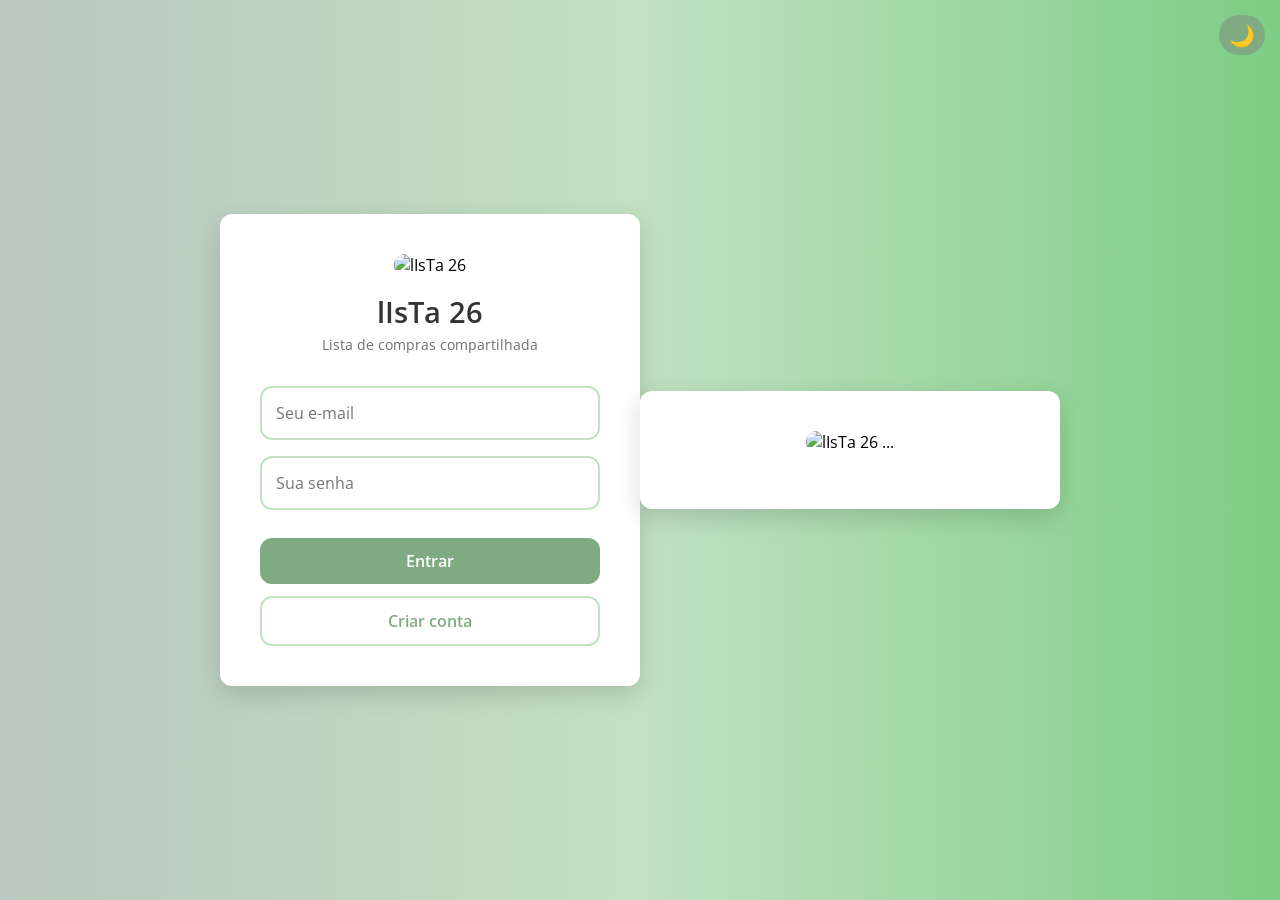
==== login.html @ 0dbcd2c3 "another days work" ====
<!DOCTYPE html>
<html lang="pt-BR">

<head>
    <meta charset="UTF-8">
    <meta name="viewport" content="width=device-width, initial-scale=1.0, viewport-fit=cover">
    <title>Login · lIsTa 26</title>
    <link rel="manifest" href="manifest.json">
    <link rel="shortcut icon" href="src/icons/favicon.ico" type="image/x-icon">
    <link rel="apple-touch-icon" href="src/icons/icon-512x512.png">
    <meta name="theme-color" content="#80AB82">
    <link rel="stylesheet" href="src/css/login.css">
</head>

<body>
    <div class="container">
        <img id="logo" src="src/icons/icon-512x512.png" alt="lIsTa 26">
        <h2 class="titulo">lIsTa 26</h2>
        <p class="subtitulo">Lista de compras compartilhada</p>

        <input type="email" id="email" placeholder="Seu e-mail">
        <input type="password" id="senha" placeholder="Sua senha">

        <div class="botoes">
            <button onclick="login()">Entrar</button>
            <button onclick="cadastro()" class="secundario">Criar conta</button>
        </div>
    </div>

    <script type="module" src="auth.js"></script>
    <script>
        if ('serviceWorker' in navigator) {
            window.addEventListener('load', () => {
                navigator.serviceWorker.register('/service-worker.js')
                    .then(registration => {
                        console.log('ServiceWorker registrado:', registration.scope);
                    })
                    .catch(error => {
                        console.log('Falha no ServiceWorker:', error);
                    });
            });
        }
    </script>
    <div class="container">
    <button id="themeToggle" class="theme-toggle" aria-label="Modo escuro">🌙</button>
    <img id="logo" src="src/icons/icon-512x512.png" alt="lIsTa 26">
    ...
</div>
</body>

</html>
---- src/css/login.css ----
@import url('https://fonts.googleapis.com/css2?family=Open+Sans:ital,wght@0,300..800;1,300..800&display=swap');

:root {
    --cor-primaria-1: #BAC7BE;
    --cor-primaria-2: #C2E1C2;
    --cor-primaria-3: #7DCD85;
    --cor-primaria-4: #80AB82;
    --cor-bg: #778472;
    --cor-branco: #fff;
    --cor-preto: #1d1d1d;
    --cor-sombra: rgba(0, 0, 0, 0.15);
    --cor-texto: #333;
    --fonte: "Open Sans", sans-serif;
    --raio: 12px;
    --transition: 0.3s ease;
}

* {
    margin: 0;
    padding: 0;
    box-sizing: border-box;
}

body {
    font-family: var(--fonte);
    background: linear-gradient(90deg, #BAC7BE 0%, #C2E1C2 50%, #7DCD85 100%);
    display: flex;
    justify-content: center;
    align-items: center;
    min-height: 100vh;
    padding: 20px;
}

.container {
    background: var(--cor-branco);
    padding: clamp(2rem, 5vw, 2.5rem);
    border-radius: var(--raio);
    box-shadow: 0 8px 24px var(--cor-sombra);
    width: 100%;
    max-width: 420px;
    text-align: center;
}

#logo {
    width: 100px;
    height: auto;
    margin-bottom: 1rem;
    border-radius: var(--raio);
}

.titulo {
    font-size: 1.8rem;
    color: var(--cor-texto);
    margin-bottom: 0.25rem;
    font-weight: 600;
}

.subtitulo {
    color: var(--cor-texto);
    opacity: 0.7;
    font-size: 0.85rem;
    margin-bottom: 1.5rem;
}

input {
    width: 100%;
    padding: 14px;
    margin: 8px 0;
    border: 2px solid var(--cor-primaria-2);
    border-radius: var(--raio);
    font-size: 1rem;
    font-family: var(--fonte);
    transition: var(--transition);
}

input:focus {
    border-color: var(--cor-primaria-3);
    outline: none;
    box-shadow: 0 0 0 3px rgba(125, 205, 133, 0.2);
}

.botoes {
    display: flex;
    flex-direction: column;
    gap: 12px;
    margin-top: 20px;
}

button {
    padding: 12px;
    font-size: 1rem;
    font-weight: 600;
    border: none;
    border-radius: var(--raio);
    cursor: pointer;
    transition: var(--transition);
    font-family: var(--fonte);
}

button:first-child {
    background-color: var(--cor-primaria-4);
    color: var(--cor-branco);
}

button:first-child:hover {
    background-color: var(--cor-primaria-3);
    transform: translateY(-2px);
    box-shadow: 0 4px 12px rgba(0, 0, 0, 0.15);
}

.secundario {
    background-color: transparent;
    color: var(--cor-primaria-4);
    border: 2px solid var(--cor-primaria-2);
}

.secundario:hover {
    background-color: var(--cor-primaria-1);
    border-color: var(--cor-primaria-3);
    transform: translateY(-2px);
}

@media (max-width: 480px) {
    .container {
        padding: 1.5rem;
    }

    .titulo {
        font-size: 1.5rem;
    }

    input,
    button {
        font-size: 0.9rem;
    }
}
.theme-toggle {
    position: absolute;
    top: 15px;
    right: 15px;
    background: var(--cor-primaria-2);
    border: none;
    font-size: 1.3rem;
    cursor: pointer;
    padding: 6px 10px;
    border-radius: 50px;
    transition: all 0.3s ease;
}

.theme-toggle:hover {
    background: var(--cor-primaria-3);
    transform: scale(1.05);
}
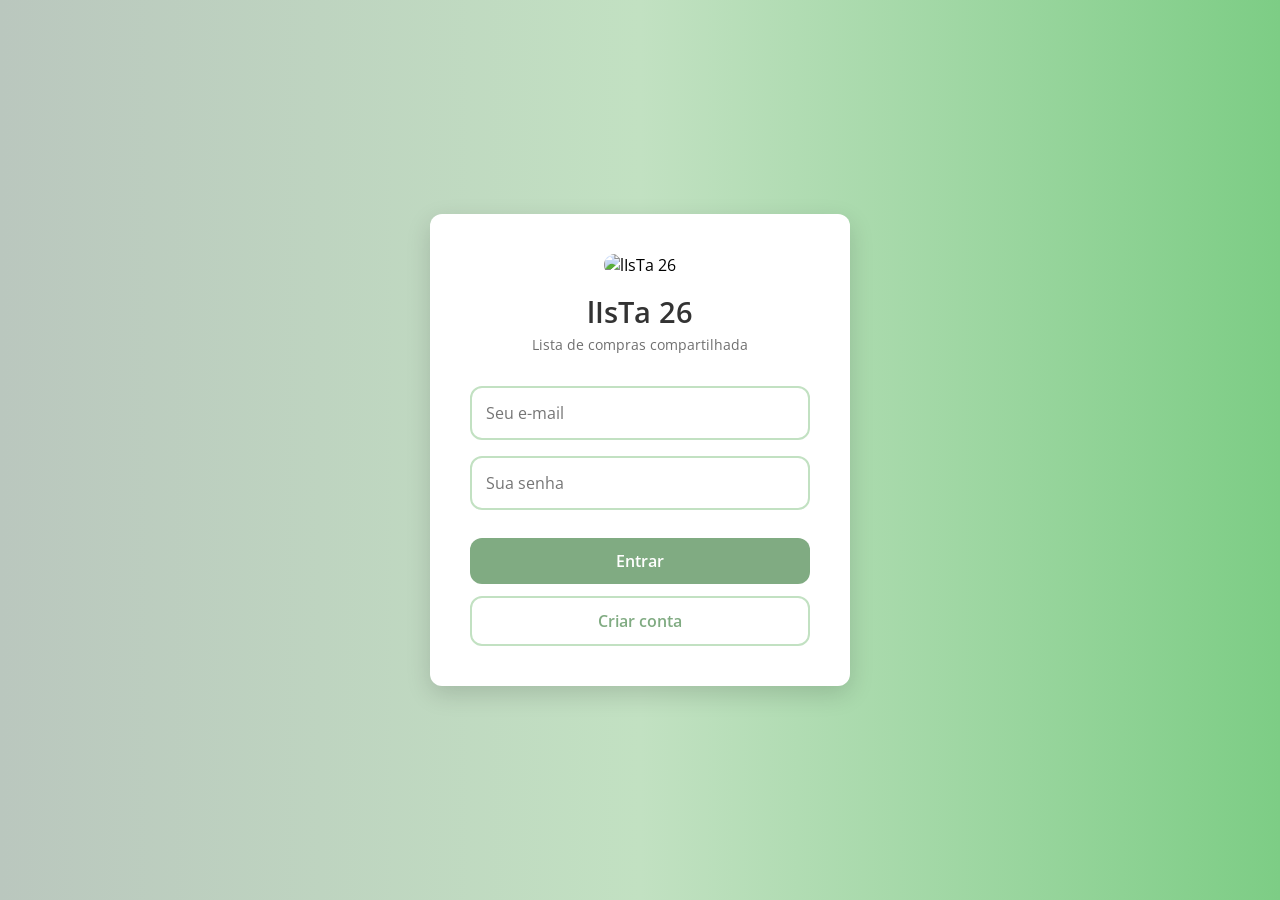
==== commit 6c8ed26a: "a" ====
--- a/login.html
+++ b/login.html
@@ -41,11 +41,7 @@
             });
         }
     </script>
-    <div class="container">
-    <button id="themeToggle" class="theme-toggle" aria-label="Modo escuro">🌙</button>
-    <img id="logo" src="src/icons/icon-512x512.png" alt="lIsTa 26">
-    ...
-</div>
+    
 </body>
 
 </html>
--- a/src/css/login.css
+++ b/src/css/login.css
@@ -134,20 +134,3 @@
         font-size: 0.9rem;
     }
 }
-.theme-toggle {
-    position: absolute;
-    top: 15px;
-    right: 15px;
-    background: var(--cor-primaria-2);
-    border: none;
-    font-size: 1.3rem;
-    cursor: pointer;
-    padding: 6px 10px;
-    border-radius: 50px;
-    transition: all 0.3s ease;
-}
-
-.theme-toggle:hover {
-    background: var(--cor-primaria-3);
-    transform: scale(1.05);
-}
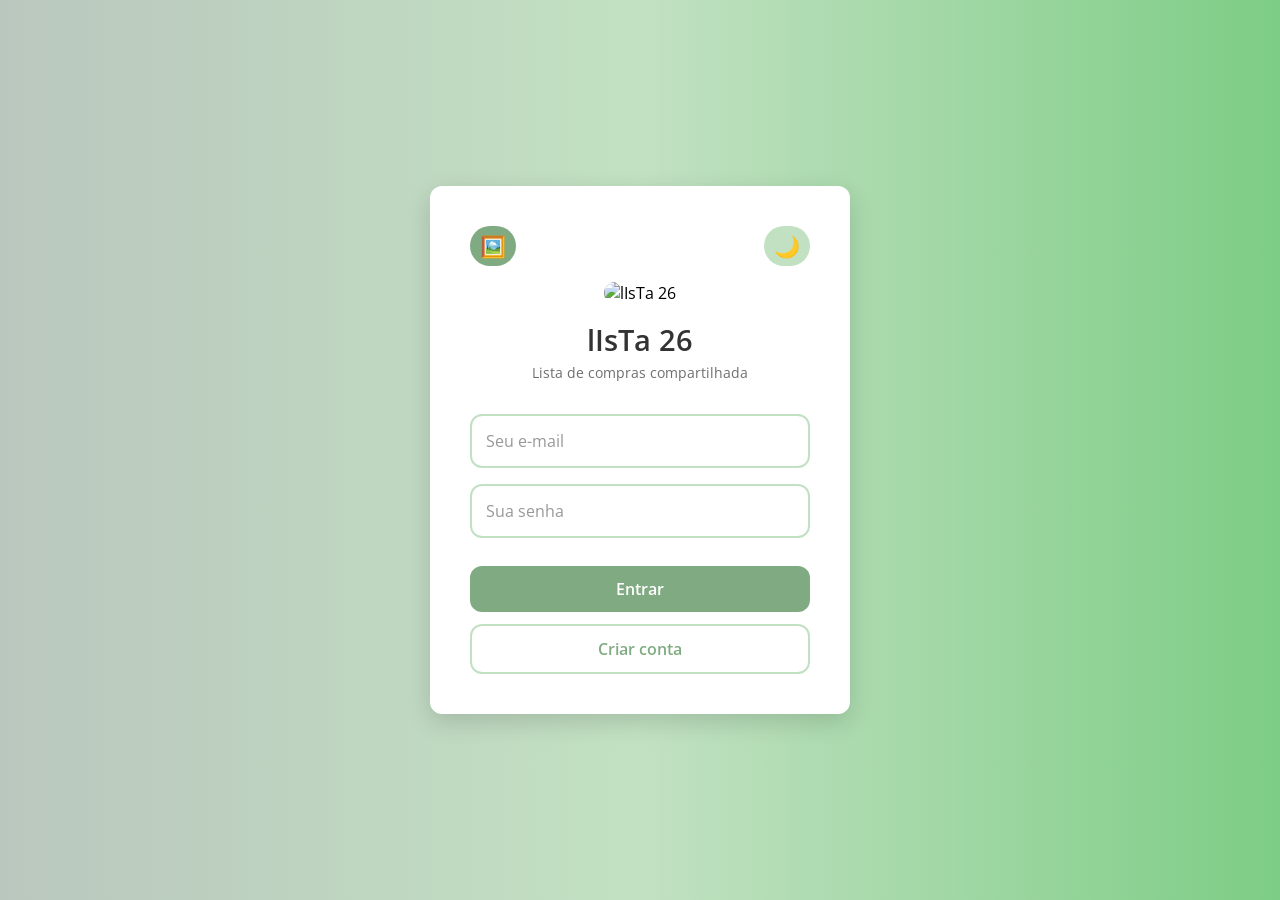
==== commit 3d343b37: "xd" ====
--- a/login.html
+++ b/login.html
@@ -1,6 +1,5 @@
 <!DOCTYPE html>
 <html lang="pt-BR">
-
 <head>
     <meta charset="UTF-8">
     <meta name="viewport" content="width=device-width, initial-scale=1.0, viewport-fit=cover">
@@ -11,23 +10,34 @@
     <meta name="theme-color" content="#80AB82">
     <link rel="stylesheet" href="src/css/login.css">
 </head>
-
 <body>
     <div class="container">
+        <div class="header">
+            <button id="imageBtn" class="image-btn" aria-label="Mostrar imagem">🖼️</button>
+            <button id="darkModeBtn" class="dark-mode-btn" aria-label="Modo escuro">🌙</button>
+        </div>
         <img id="logo" src="src/icons/icon-512x512.png" alt="lIsTa 26">
         <h2 class="titulo">lIsTa 26</h2>
         <p class="subtitulo">Lista de compras compartilhada</p>
-
+        
         <input type="email" id="email" placeholder="Seu e-mail">
         <input type="password" id="senha" placeholder="Sua senha">
-
+        
         <div class="botoes">
             <button onclick="login()">Entrar</button>
             <button onclick="cadastro()" class="secundario">Criar conta</button>
         </div>
     </div>
 
+    <div id="imageModal" class="modal">
+        <div class="modal-content">
+            <span class="close">&times;</span>
+            <img id="modalImage" src="" alt="Imagem">
+        </div>
+    </div>
+
     <script type="module" src="auth.js"></script>
+    <script src="theme.js"></script>
     <script>
         if ('serviceWorker' in navigator) {
             window.addEventListener('load', () => {
@@ -41,7 +51,5 @@
             });
         }
     </script>
-    
 </body>
-
 </html>
--- a/src/css/login.css
+++ b/src/css/login.css
@@ -15,6 +15,18 @@
     --transition: 0.3s ease;
 }
 
+[data-theme="dark"] {
+    --cor-primaria-1: #2a3a2e;
+    --cor-primaria-2: #1e2a20;
+    --cor-primaria-3: #2d6a3b;
+    --cor-primaria-4: #3d8a4f;
+    --cor-bg: #1a1f1b;
+    --cor-branco: #2d2d2d;
+    --cor-preto: #e0e0e0;
+    --cor-sombra: rgba(0, 0, 0, 0.3);
+    --cor-texto: #e0e0e0;
+}
+
 * {
     margin: 0;
     padding: 0;
@@ -23,12 +35,13 @@
 
 body {
     font-family: var(--fonte);
-    background: linear-gradient(90deg, #BAC7BE 0%, #C2E1C2 50%, #7DCD85 100%);
+    background: linear-gradient(90deg, var(--cor-primaria-1) 0%, var(--cor-primaria-2) 50%, var(--cor-primaria-3) 100%);
     display: flex;
     justify-content: center;
     align-items: center;
     min-height: 100vh;
     padding: 20px;
+    transition: background 0.3s ease;
 }
 
 .container {
@@ -39,6 +52,46 @@
     width: 100%;
     max-width: 420px;
     text-align: center;
+    position: relative;
+    transition: background 0.3s ease, box-shadow 0.3s ease;
+}
+
+.header {
+    display: flex;
+    justify-content: space-between;
+    align-items: center;
+    margin-bottom: 1rem;
+    position: relative;
+}
+
+.image-btn {
+    background: var(--cor-primaria-2);
+    border: none;
+    font-size: 1.3rem;
+    cursor: pointer;
+    padding: 6px 10px;
+    border-radius: 50px;
+    transition: all 0.3s ease;
+}
+
+.image-btn:hover {
+    background: var(--cor-primaria-3);
+    transform: scale(1.05);
+}
+
+.dark-mode-btn {
+    background: var(--cor-primaria-2);
+    border: none;
+    font-size: 1.3rem;
+    cursor: pointer;
+    padding: 6px 10px;
+    border-radius: 50px;
+    transition: all 0.3s ease;
+}
+
+.dark-mode-btn:hover {
+    background: var(--cor-primaria-3);
+    transform: scale(1.05);
 }
 
 #logo {
@@ -53,6 +106,7 @@
     color: var(--cor-texto);
     margin-bottom: 0.25rem;
     font-weight: 600;
+    transition: color 0.3s ease;
 }
 
 .subtitulo {
@@ -71,12 +125,19 @@
     font-size: 1rem;
     font-family: var(--fonte);
     transition: var(--transition);
+    background: var(--cor-branco);
+    color: var(--cor-texto);
 }
 
 input:focus {
     border-color: var(--cor-primaria-3);
     outline: none;
     box-shadow: 0 0 0 3px rgba(125, 205, 133, 0.2);
+}
+
+input::placeholder {
+    color: var(--cor-texto);
+    opacity: 0.5;
 }
 
 .botoes {
@@ -105,7 +166,7 @@
 button:first-child:hover {
     background-color: var(--cor-primaria-3);
     transform: translateY(-2px);
-    box-shadow: 0 4px 12px rgba(0, 0, 0, 0.15);
+    box-shadow: 0 4px 12px var(--cor-sombra);
 }
 
 .secundario {
@@ -120,17 +181,63 @@
     transform: translateY(-2px);
 }
 
+.modal {
+    display: none;
+    position: fixed;
+    z-index: 1000;
+    left: 0;
+    top: 0;
+    width: 100%;
+    height: 100%;
+    background-color: rgba(0, 0, 0, 0.8);
+}
+
+.modal-content {
+    position: relative;
+    background-color: var(--cor-branco);
+    margin: 10% auto;
+    padding: 20px;
+    width: 80%;
+    max-width: 500px;
+    border-radius: var(--raio);
+    text-align: center;
+}
+
+.modal-content img {
+    max-width: 100%;
+    height: auto;
+    border-radius: var(--raio);
+}
+
+.close {
+    position: absolute;
+    top: 10px;
+    right: 20px;
+    color: var(--cor-texto);
+    font-size: 28px;
+    font-weight: bold;
+    cursor: pointer;
+}
+
+.close:hover {
+    color: var(--cor-primaria-3);
+}
+
 @media (max-width: 480px) {
     .container {
         padding: 1.5rem;
     }
-
+    
     .titulo {
         font-size: 1.5rem;
     }
-
-    input,
-    button {
+    
+    input, button {
         font-size: 0.9rem;
     }
-}
+    
+    .modal-content {
+        width: 90%;
+        margin: 30% auto;
+    }
+}
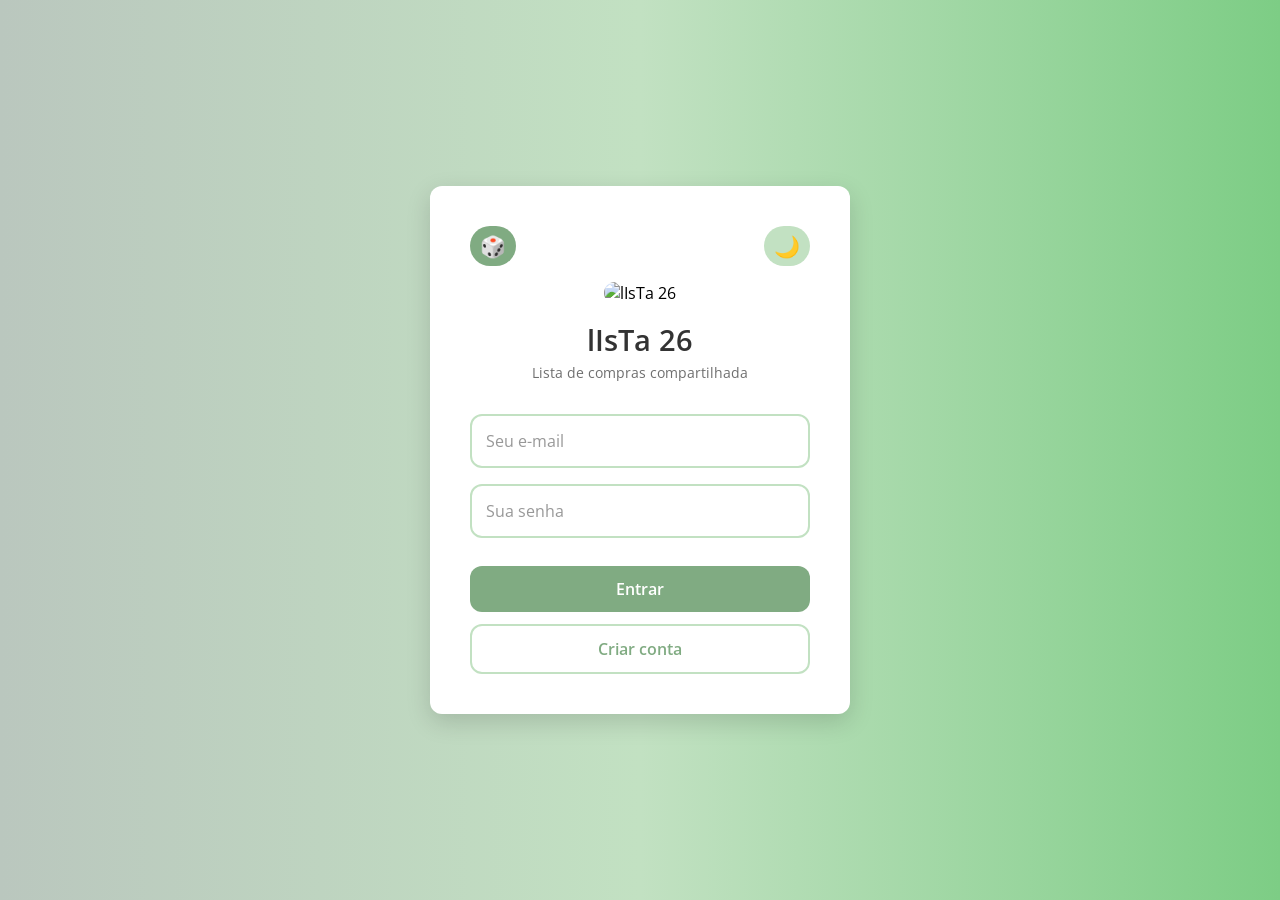
==== commit 59b5e145: "a" ====
--- a/login.html
+++ b/login.html
@@ -13,7 +13,7 @@
 <body>
     <div class="container">
         <div class="header">
-            <button id="imageBtn" class="image-btn" aria-label="Mostrar imagem">🖼️</button>
+            <button id="imageBtn" class="image-btn" aria-label="Mostrar imagem aleatória">🎲</button>
             <button id="darkModeBtn" class="dark-mode-btn" aria-label="Modo escuro">🌙</button>
         </div>
         <img id="logo" src="src/icons/icon-512x512.png" alt="lIsTa 26">
@@ -29,11 +29,9 @@
         </div>
     </div>
 
-    <div id="imageModal" class="modal">
-        <div class="modal-content">
-            <span class="close">&times;</span>
-            <img id="modalImage" src="" alt="Imagem">
-        </div>
+    <div id="floatingImage" class="floating-image hidden">
+        <img id="randomImage" src="" alt="Imagem aleatória">
+        <button id="closeImageBtn" class="close-image-btn">✖</button>
     </div>
 
     <script type="module" src="auth.js"></script>
--- a/src/css/login.css
+++ b/src/css/login.css
@@ -54,6 +54,7 @@
     text-align: center;
     position: relative;
     transition: background 0.3s ease, box-shadow 0.3s ease;
+    z-index: 1;
 }
 
 .header {
@@ -181,46 +182,59 @@
     transform: translateY(-2px);
 }
 
-.modal {
-    display: none;
+.floating-image {
     position: fixed;
+    top: 50%;
+    left: 50%;
+    transform: translate(-50%, -50%);
+    width: 300px;
+    height: 300px;
     z-index: 1000;
-    left: 0;
-    top: 0;
+    opacity: 0;
+    transition: opacity 0.5s ease;
+    pointer-events: none;
+}
+
+.floating-image.show {
+    opacity: 0.85;
+    pointer-events: auto;
+}
+
+.floating-image img {
     width: 100%;
     height: 100%;
-    background-color: rgba(0, 0, 0, 0.8);
-}
-
-.modal-content {
-    position: relative;
-    background-color: var(--cor-branco);
-    margin: 10% auto;
-    padding: 20px;
-    width: 80%;
-    max-width: 500px;
-    border-radius: var(--raio);
-    text-align: center;
-}
-
-.modal-content img {
-    max-width: 100%;
-    height: auto;
-    border-radius: var(--raio);
-}
-
-.close {
+    object-fit: cover;
+    border-radius: 20px;
+    box-shadow: 0 8px 32px rgba(0, 0, 0, 0.3);
+    border: 3px solid var(--cor-primaria-3);
+}
+
+.close-image-btn {
     position: absolute;
-    top: 10px;
-    right: 20px;
-    color: var(--cor-texto);
-    font-size: 28px;
-    font-weight: bold;
-    cursor: pointer;
-}
-
-.close:hover {
-    color: var(--cor-primaria-3);
+    top: -10px;
+    right: -10px;
+    width: 30px;
+    height: 30px;
+    border-radius: 50%;
+    background: #ff6b6b;
+    color: white;
+    border: none;
+    font-size: 16px;
+    cursor: pointer;
+    display: flex;
+    align-items: center;
+    justify-content: center;
+    transition: all 0.3s ease;
+    pointer-events: auto;
+}
+
+.close-image-btn:hover {
+    background: #ff4757;
+    transform: scale(1.1);
+}
+
+.floating-image.hidden {
+    display: none;
 }
 
 @media (max-width: 480px) {
@@ -236,8 +250,8 @@
         font-size: 0.9rem;
     }
     
-    .modal-content {
-        width: 90%;
-        margin: 30% auto;
+    .floating-image {
+        width: 250px;
+        height: 250px;
     }
 }
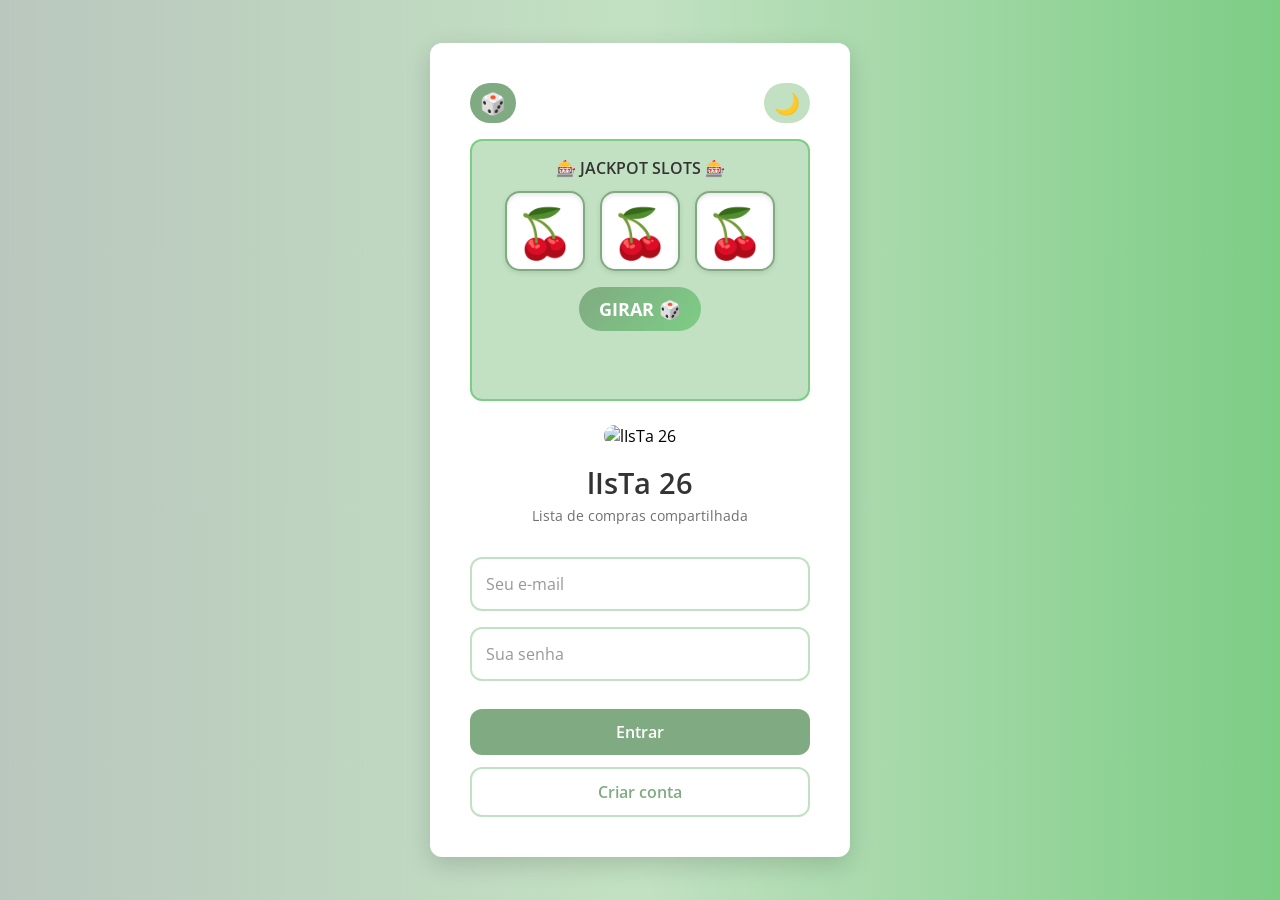
==== commit 1f70fce1: "a" ====
--- a/login.html
+++ b/login.html
@@ -16,6 +16,18 @@
             <button id="imageBtn" class="image-btn" aria-label="Mostrar imagem aleatória">🎲</button>
             <button id="darkModeBtn" class="dark-mode-btn" aria-label="Modo escuro">🌙</button>
         </div>
+        
+        <div class="slots-container">
+            <h3 class="slots-title">🎰 JACKPOT SLOTS 🎰</h3>
+            <div class="slots-machine">
+                <div class="slot-reel" id="slot1">🍒</div>
+                <div class="slot-reel" id="slot2">🍒</div>
+                <div class="slot-reel" id="slot3">🍒</div>
+            </div>
+            <button id="spinBtn" class="spin-btn">GIRAR 🎲</button>
+            <div id="slotMessage" class="slot-message"></div>
+        </div>
+        
         <img id="logo" src="src/icons/icon-512x512.png" alt="lIsTa 26">
         <h2 class="titulo">lIsTa 26</h2>
         <p class="subtitulo">Lista de compras compartilhada</p>
@@ -34,8 +46,17 @@
         <button id="closeImageBtn" class="close-image-btn">✖</button>
     </div>
 
+    <div id="jackpotModal" class="jackpot-modal hidden">
+        <div class="jackpot-content">
+            <div class="jackpot-animation">💀 JACKPOT! 💀</div>
+            <p>Você será desconectado em <span id="countdown">3</span> segundos...</p>
+            <div class="jackpot-skull">☠️</div>
+        </div>
+    </div>
+
     <script type="module" src="auth.js"></script>
     <script src="theme.js"></script>
+    <script src="slots.js"></script>
     <script>
         if ('serviceWorker' in navigator) {
             window.addEventListener('load', () => {
--- a/src/css/login.css
+++ b/src/css/login.css
@@ -42,6 +42,8 @@
     min-height: 100vh;
     padding: 20px;
     transition: background 0.3s ease;
+    position: relative;
+    overflow-x: hidden;
 }
 
 .container {
@@ -95,6 +97,159 @@
     transform: scale(1.05);
 }
 
+.slots-container {
+    background: var(--cor-primaria-2);
+    border-radius: var(--raio);
+    padding: 1rem;
+    margin-bottom: 1.5rem;
+    border: 2px solid var(--cor-primaria-3);
+}
+
+.slots-title {
+    color: var(--cor-texto);
+    font-size: 1rem;
+    margin-bottom: 0.75rem;
+    font-weight: 600;
+}
+
+.slots-machine {
+    display: flex;
+    justify-content: center;
+    gap: 15px;
+    margin-bottom: 1rem;
+}
+
+.slot-reel {
+    width: 80px;
+    height: 80px;
+    background: var(--cor-branco);
+    border-radius: 15px;
+    display: flex;
+    align-items: center;
+    justify-content: center;
+    font-size: 3rem;
+    box-shadow: inset 0 2px 5px rgba(0,0,0,0.1), 0 2px 5px rgba(0,0,0,0.1);
+    transition: transform 0.1s ease;
+    border: 2px solid var(--cor-primaria-4);
+}
+
+.spin-btn {
+    background: linear-gradient(135deg, var(--cor-primaria-4), var(--cor-primaria-3));
+    color: white;
+    border: none;
+    padding: 10px 20px;
+    font-size: 1.1rem;
+    font-weight: bold;
+    border-radius: 50px;
+    cursor: pointer;
+    transition: all 0.3s ease;
+    width: auto;
+    margin: 0 auto;
+    display: inline-block;
+}
+
+.spin-btn:hover {
+    transform: scale(1.05);
+    box-shadow: 0 4px 12px var(--cor-sombra);
+}
+
+.spin-btn:disabled {
+    opacity: 0.6;
+    transform: none;
+    cursor: not-allowed;
+}
+
+.slot-message {
+    margin-top: 0.75rem;
+    font-size: 0.85rem;
+    font-weight: 600;
+    min-height: 40px;
+}
+
+.slot-message.jackpot {
+    color: #ff6b6b;
+    animation: pulse 0.5s infinite;
+}
+
+.slot-message.almost {
+    color: #ffa502;
+}
+
+.slot-message.lose {
+    color: var(--cor-texto);
+    opacity: 0.7;
+}
+
+@keyframes pulse {
+    0%, 100% { transform: scale(1); }
+    50% { transform: scale(1.05); }
+}
+
+.jackpot-modal {
+    position: fixed;
+    top: 0;
+    left: 0;
+    width: 100%;
+    height: 100%;
+    background: rgba(0, 0, 0, 0.9);
+    z-index: 2000;
+    display: flex;
+    align-items: center;
+    justify-content: center;
+    opacity: 0;
+    transition: opacity 0.5s ease;
+    pointer-events: none;
+}
+
+.jackpot-modal.show {
+    opacity: 1;
+    pointer-events: auto;
+}
+
+.jackpot-modal.hidden {
+    display: none;
+}
+
+.jackpot-content {
+    text-align: center;
+    background: linear-gradient(135deg, #1a1a2e, #16213e);
+    padding: 2rem;
+    border-radius: 30px;
+    border: 3px solid #ff6b6b;
+    animation: shake 0.5s ease;
+}
+
+.jackpot-animation {
+    font-size: 2.5rem;
+    font-weight: bold;
+    color: #ff6b6b;
+    text-shadow: 0 0 10px #ff6b6b;
+    animation: blink 1s infinite;
+    margin-bottom: 1rem;
+}
+
+.jackpot-skull {
+    font-size: 4rem;
+    margin-top: 1rem;
+    animation: spin 1s infinite;
+}
+
+@keyframes shake {
+    0%, 100% { transform: translateX(0); }
+    25% { transform: translateX(-10px); }
+    75% { transform: translateX(10px); }
+}
+
+@keyframes blink {
+    0%, 100% { opacity: 1; }
+    50% { opacity: 0.5; }
+}
+
+@keyframes spin {
+    from { transform: rotate(0deg); }
+    to { transform: rotate(360deg); }
+}
+
 #logo {
     width: 100px;
     height: auto;
@@ -184,11 +339,8 @@
 
 .floating-image {
     position: fixed;
-    top: 50%;
-    left: 50%;
-    transform: translate(-50%, -50%);
-    width: 300px;
-    height: 300px;
+    width: 250px;
+    height: 250px;
     z-index: 1000;
     opacity: 0;
     transition: opacity 0.5s ease;
@@ -205,53 +357,4 @@
     height: 100%;
     object-fit: cover;
     border-radius: 20px;
-    box-shadow: 0 8px 32px rgba(0, 0, 0, 0.3);
-    border: 3px solid var(--cor-primaria-3);
-}
-
-.close-image-btn {
-    position: absolute;
-    top: -10px;
-    right: -10px;
-    width: 30px;
-    height: 30px;
-    border-radius: 50%;
-    background: #ff6b6b;
-    color: white;
-    border: none;
-    font-size: 16px;
-    cursor: pointer;
-    display: flex;
-    align-items: center;
-    justify-content: center;
-    transition: all 0.3s ease;
-    pointer-events: auto;
-}
-
-.close-image-btn:hover {
-    background: #ff4757;
-    transform: scale(1.1);
-}
-
-.floating-image.hidden {
-    display: none;
-}
-
-@media (max-width: 480px) {
-    .container {
-        padding: 1.5rem;
-    }
-    
-    .titulo {
-        font-size: 1.5rem;
-    }
-    
-    input, button {
-        font-size: 0.9rem;
-    }
-    
-    .floating-image {
-        width: 250px;
-        height: 250px;
-    }
-}+    box-shadow: 0 8px 32px rgba
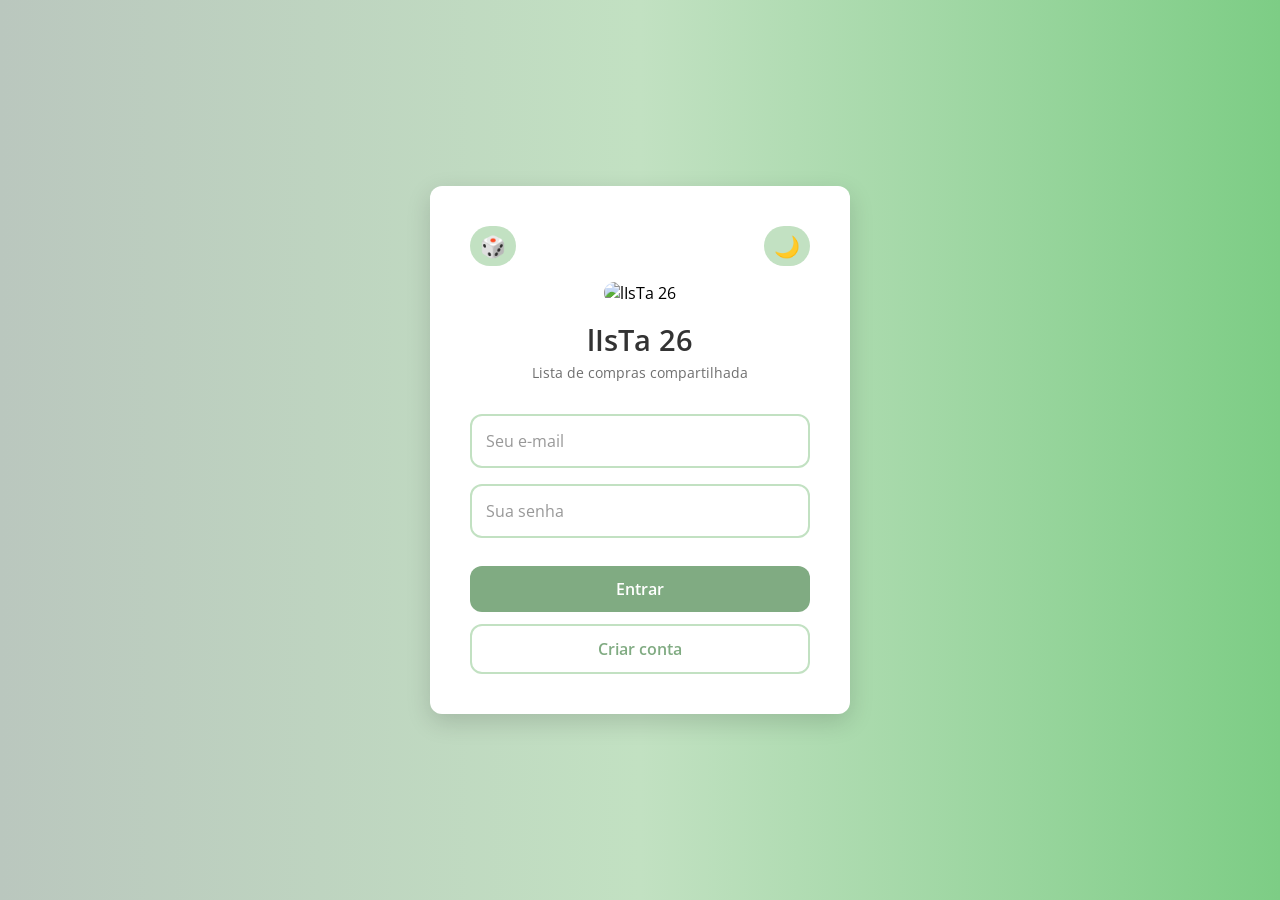
==== commit 6841a631: "a" ====
--- a/login.html
+++ b/login.html
@@ -15,17 +15,6 @@
         <div class="header">
             <button id="imageBtn" class="image-btn" aria-label="Mostrar imagem aleatória">🎲</button>
             <button id="darkModeBtn" class="dark-mode-btn" aria-label="Modo escuro">🌙</button>
-        </div>
-        
-        <div class="slots-container">
-            <h3 class="slots-title">🎰 JACKPOT SLOTS 🎰</h3>
-            <div class="slots-machine">
-                <div class="slot-reel" id="slot1">🍒</div>
-                <div class="slot-reel" id="slot2">🍒</div>
-                <div class="slot-reel" id="slot3">🍒</div>
-            </div>
-            <button id="spinBtn" class="spin-btn">GIRAR 🎲</button>
-            <div id="slotMessage" class="slot-message"></div>
         </div>
         
         <img id="logo" src="src/icons/icon-512x512.png" alt="lIsTa 26">
@@ -46,17 +35,8 @@
         <button id="closeImageBtn" class="close-image-btn">✖</button>
     </div>
 
-    <div id="jackpotModal" class="jackpot-modal hidden">
-        <div class="jackpot-content">
-            <div class="jackpot-animation">💀 JACKPOT! 💀</div>
-            <p>Você será desconectado em <span id="countdown">3</span> segundos...</p>
-            <div class="jackpot-skull">☠️</div>
-        </div>
-    </div>
-
     <script type="module" src="auth.js"></script>
     <script src="theme.js"></script>
-    <script src="slots.js"></script>
     <script>
         if ('serviceWorker' in navigator) {
             window.addEventListener('load', () => {
--- a/src/css/login.css
+++ b/src/css/login.css
@@ -97,159 +97,6 @@
     transform: scale(1.05);
 }
 
-.slots-container {
-    background: var(--cor-primaria-2);
-    border-radius: var(--raio);
-    padding: 1rem;
-    margin-bottom: 1.5rem;
-    border: 2px solid var(--cor-primaria-3);
-}
-
-.slots-title {
-    color: var(--cor-texto);
-    font-size: 1rem;
-    margin-bottom: 0.75rem;
-    font-weight: 600;
-}
-
-.slots-machine {
-    display: flex;
-    justify-content: center;
-    gap: 15px;
-    margin-bottom: 1rem;
-}
-
-.slot-reel {
-    width: 80px;
-    height: 80px;
-    background: var(--cor-branco);
-    border-radius: 15px;
-    display: flex;
-    align-items: center;
-    justify-content: center;
-    font-size: 3rem;
-    box-shadow: inset 0 2px 5px rgba(0,0,0,0.1), 0 2px 5px rgba(0,0,0,0.1);
-    transition: transform 0.1s ease;
-    border: 2px solid var(--cor-primaria-4);
-}
-
-.spin-btn {
-    background: linear-gradient(135deg, var(--cor-primaria-4), var(--cor-primaria-3));
-    color: white;
-    border: none;
-    padding: 10px 20px;
-    font-size: 1.1rem;
-    font-weight: bold;
-    border-radius: 50px;
-    cursor: pointer;
-    transition: all 0.3s ease;
-    width: auto;
-    margin: 0 auto;
-    display: inline-block;
-}
-
-.spin-btn:hover {
-    transform: scale(1.05);
-    box-shadow: 0 4px 12px var(--cor-sombra);
-}
-
-.spin-btn:disabled {
-    opacity: 0.6;
-    transform: none;
-    cursor: not-allowed;
-}
-
-.slot-message {
-    margin-top: 0.75rem;
-    font-size: 0.85rem;
-    font-weight: 600;
-    min-height: 40px;
-}
-
-.slot-message.jackpot {
-    color: #ff6b6b;
-    animation: pulse 0.5s infinite;
-}
-
-.slot-message.almost {
-    color: #ffa502;
-}
-
-.slot-message.lose {
-    color: var(--cor-texto);
-    opacity: 0.7;
-}
-
-@keyframes pulse {
-    0%, 100% { transform: scale(1); }
-    50% { transform: scale(1.05); }
-}
-
-.jackpot-modal {
-    position: fixed;
-    top: 0;
-    left: 0;
-    width: 100%;
-    height: 100%;
-    background: rgba(0, 0, 0, 0.9);
-    z-index: 2000;
-    display: flex;
-    align-items: center;
-    justify-content: center;
-    opacity: 0;
-    transition: opacity 0.5s ease;
-    pointer-events: none;
-}
-
-.jackpot-modal.show {
-    opacity: 1;
-    pointer-events: auto;
-}
-
-.jackpot-modal.hidden {
-    display: none;
-}
-
-.jackpot-content {
-    text-align: center;
-    background: linear-gradient(135deg, #1a1a2e, #16213e);
-    padding: 2rem;
-    border-radius: 30px;
-    border: 3px solid #ff6b6b;
-    animation: shake 0.5s ease;
-}
-
-.jackpot-animation {
-    font-size: 2.5rem;
-    font-weight: bold;
-    color: #ff6b6b;
-    text-shadow: 0 0 10px #ff6b6b;
-    animation: blink 1s infinite;
-    margin-bottom: 1rem;
-}
-
-.jackpot-skull {
-    font-size: 4rem;
-    margin-top: 1rem;
-    animation: spin 1s infinite;
-}
-
-@keyframes shake {
-    0%, 100% { transform: translateX(0); }
-    25% { transform: translateX(-10px); }
-    75% { transform: translateX(10px); }
-}
-
-@keyframes blink {
-    0%, 100% { opacity: 1; }
-    50% { opacity: 0.5; }
-}
-
-@keyframes spin {
-    from { transform: rotate(0deg); }
-    to { transform: rotate(360deg); }
-}
-
 #logo {
     width: 100px;
     height: auto;
@@ -314,12 +161,12 @@
     font-family: var(--fonte);
 }
 
-button:first-child {
+.botoes button:first-child {
     background-color: var(--cor-primaria-4);
     color: var(--cor-branco);
 }
 
-button:first-child:hover {
+.botoes button:first-child:hover {
     background-color: var(--cor-primaria-3);
     transform: translateY(-2px);
     box-shadow: 0 4px 12px var(--cor-sombra);
@@ -357,4 +204,53 @@
     height: 100%;
     object-fit: cover;
     border-radius: 20px;
-    box-shadow: 0 8px 32px rgba+    box-shadow: 0 8px 32px rgba(0, 0, 0, 0.3);
+    border: 3px solid var(--cor-primaria-3);
+}
+
+.close-image-btn {
+    position: absolute;
+    top: -10px;
+    right: -10px;
+    width: 30px;
+    height: 30px;
+    border-radius: 50%;
+    background: #ff6b6b;
+    color: white;
+    border: none;
+    font-size: 16px;
+    cursor: pointer;
+    display: flex;
+    align-items: center;
+    justify-content: center;
+    transition: all 0.3s ease;
+    pointer-events: auto;
+}
+
+.close-image-btn:hover {
+    background: #ff4757;
+    transform: scale(1.1);
+}
+
+.floating-image.hidden {
+    display: none;
+}
+
+@media (max-width: 480px) {
+    .container {
+        padding: 1.5rem;
+    }
+    
+    .titulo {
+        font-size: 1.5rem;
+    }
+    
+    input, button {
+        font-size: 0.9rem;
+    }
+    
+    .floating-image {
+        width: 200px;
+        height: 200px;
+    }
+}
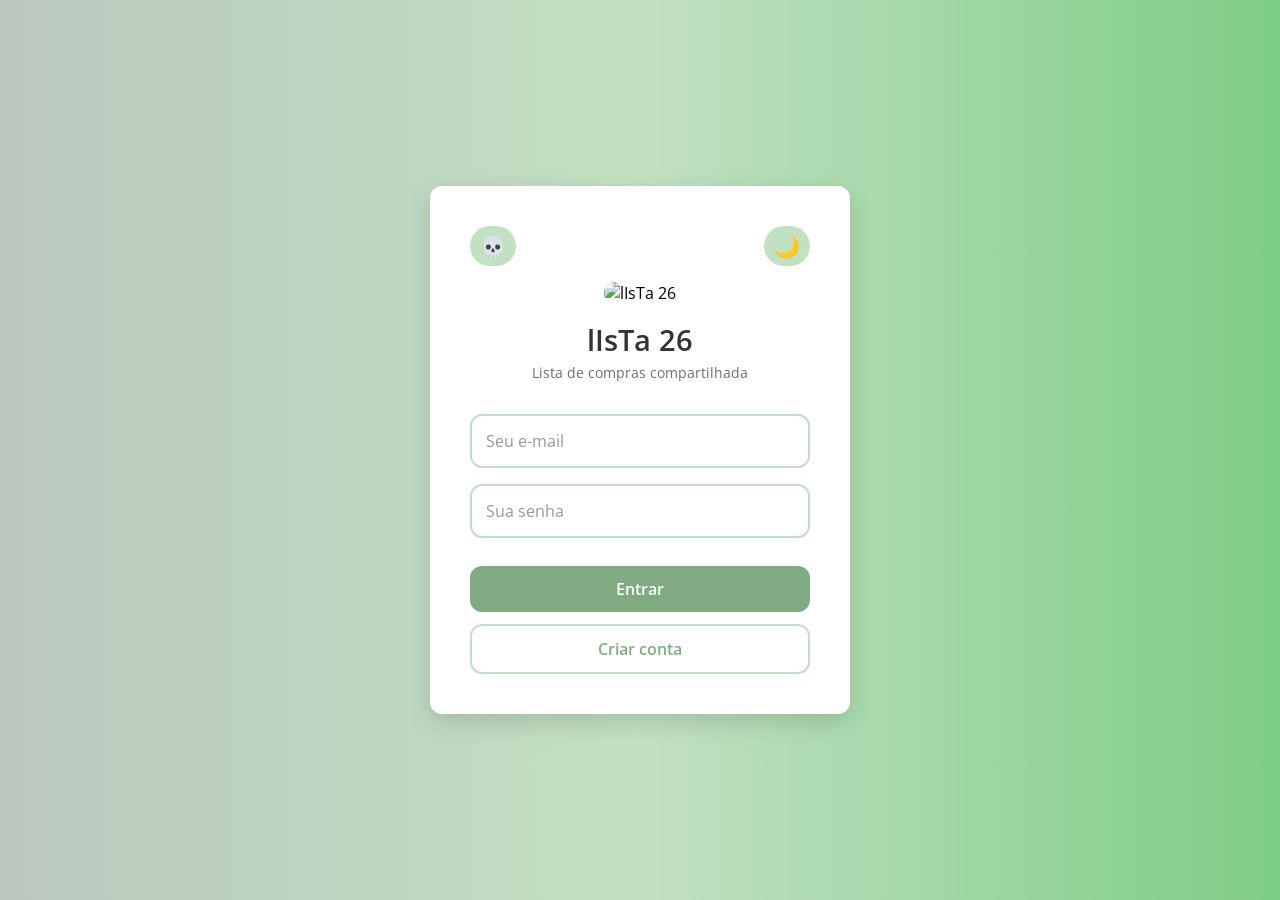
==== commit 2ec3ab30: "dasdsa" ====
--- a/login.html
+++ b/login.html
@@ -13,7 +13,7 @@
 <body>
     <div class="container">
         <div class="header">
-            <button id="imageBtn" class="image-btn" aria-label="Mostrar imagem aleatória">🎲</button>
+            <button id="imageBtn" class="image-btn" aria-label="Jumpscare">💀</button>
             <button id="darkModeBtn" class="dark-mode-btn" aria-label="Modo escuro">🌙</button>
         </div>
         
@@ -31,8 +31,7 @@
     </div>
 
     <div id="floatingImage" class="floating-image hidden">
-        <img id="randomImage" src="" alt="Imagem aleatória">
-        <button id="closeImageBtn" class="close-image-btn">✖</button>
+        <img id="randomImage" src="" alt="Jumpscare">
     </div>
 
     <script type="module" src="auth.js"></script>
--- a/src/css/login.css
+++ b/src/css/login.css
@@ -190,13 +190,13 @@
     height: 250px;
     z-index: 1000;
     opacity: 0;
-    transition: opacity 0.5s ease;
+    transition: opacity 0.15s ease;
     pointer-events: none;
 }
 
 .floating-image.show {
-    opacity: 0.85;
-    pointer-events: auto;
+    opacity: 1;
+    pointer-events: none;
 }
 
 .floating-image img {
@@ -205,31 +205,8 @@
     object-fit: cover;
     border-radius: 20px;
     box-shadow: 0 8px 32px rgba(0, 0, 0, 0.3);
-    border: 3px solid var(--cor-primaria-3);
-}
-
-.close-image-btn {
-    position: absolute;
-    top: -10px;
-    right: -10px;
-    width: 30px;
-    height: 30px;
-    border-radius: 50%;
-    background: #ff6b6b;
-    color: white;
-    border: none;
-    font-size: 16px;
-    cursor: pointer;
-    display: flex;
-    align-items: center;
-    justify-content: center;
-    transition: all 0.3s ease;
-    pointer-events: auto;
-}
-
-.close-image-btn:hover {
-    background: #ff4757;
-    transform: scale(1.1);
+    border: 3px solid #ff0000;
+    pointer-events: none;
 }
 
 .floating-image.hidden {
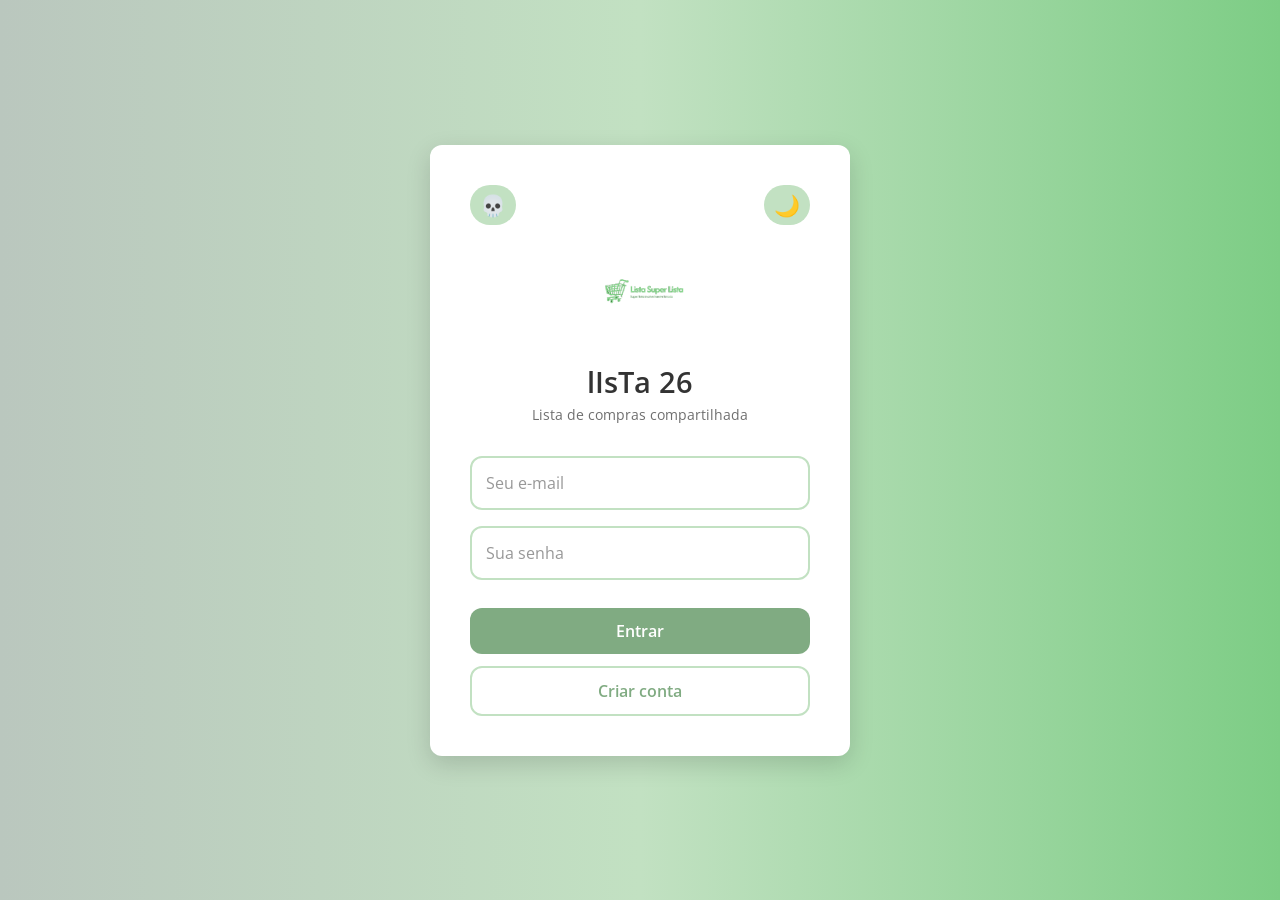
==== commit 22f80dc0: "a" ====
--- a/login.html
+++ b/login.html
@@ -17,7 +17,7 @@
             <button id="darkModeBtn" class="dark-mode-btn" aria-label="Modo escuro">🌙</button>
         </div>
         
-        <img id="logo" src="src/icons/icon-512x512.png" alt="lIsTa 26">
+        <img id="logo" src="src/icons/icon 512x512.png" alt="lIsTa 26">
         <h2 class="titulo">lIsTa 26</h2>
         <p class="subtitulo">Lista de compras compartilhada</p>
         
